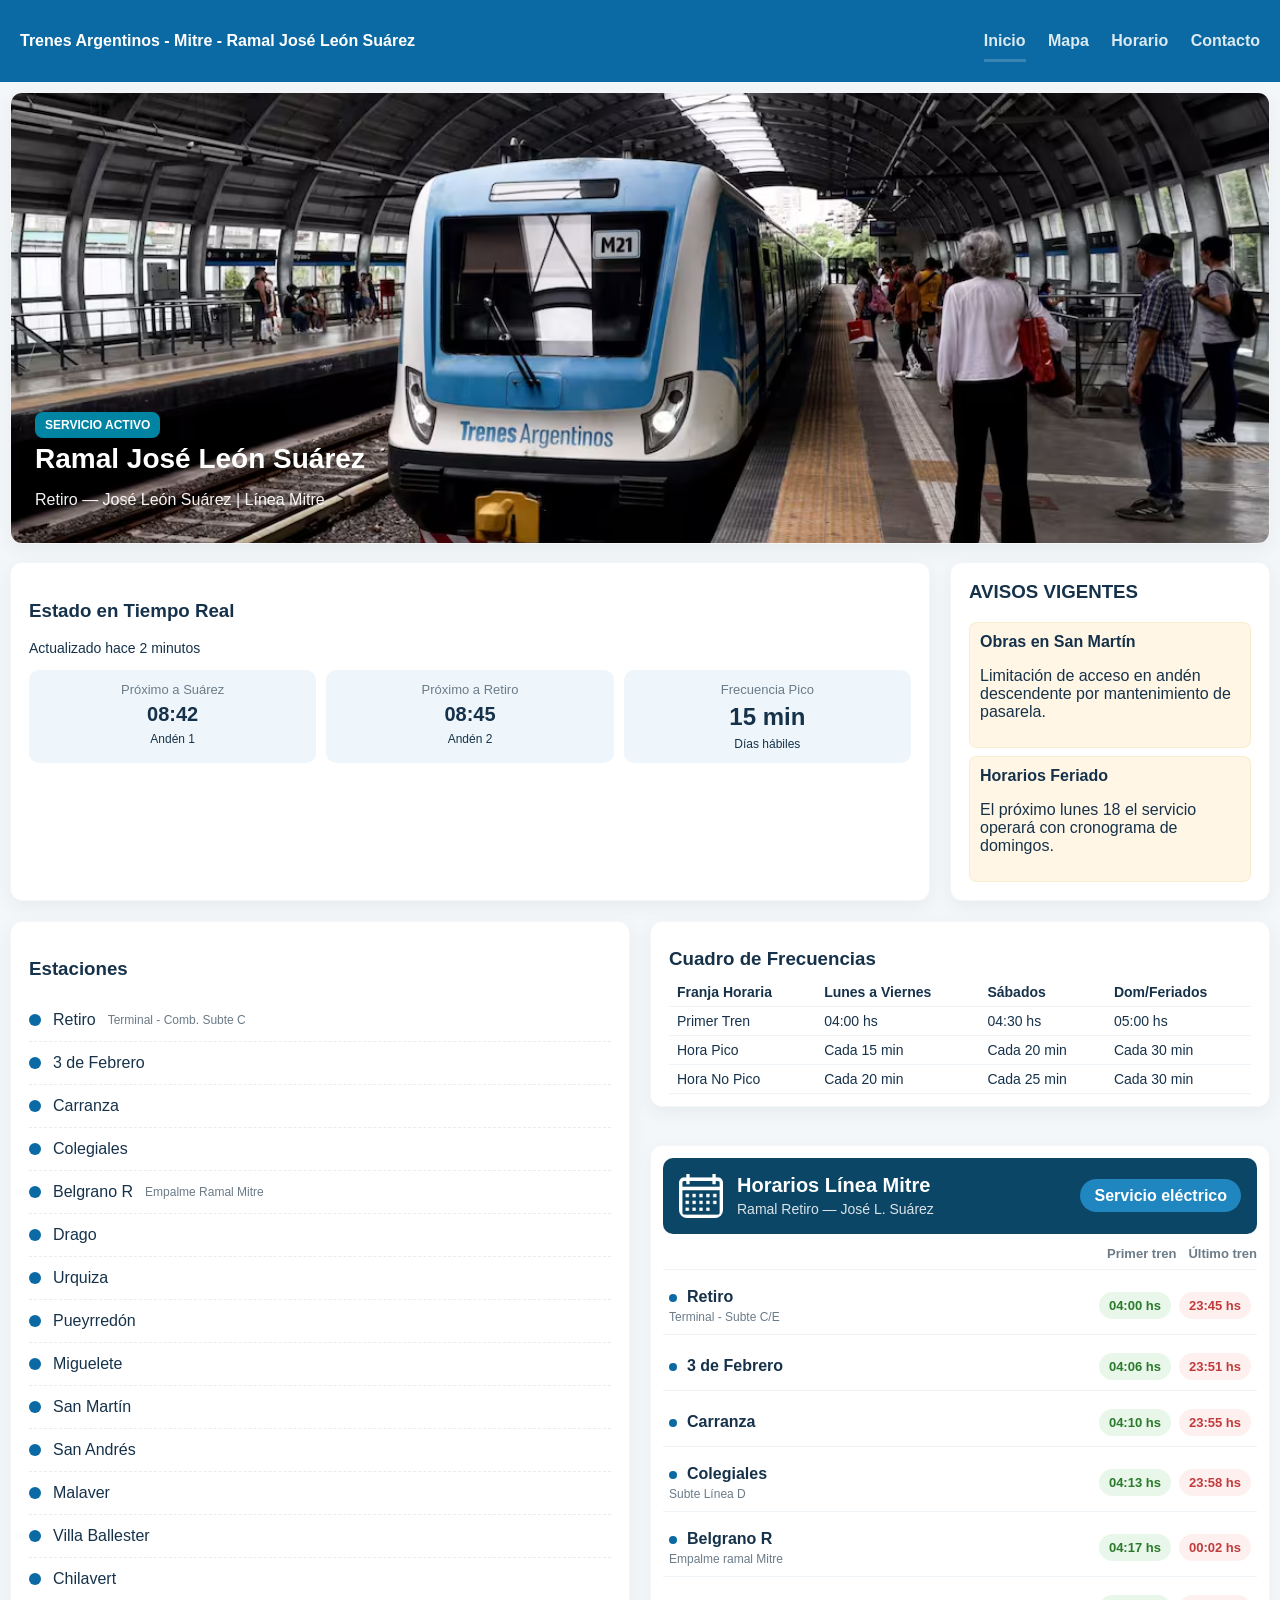
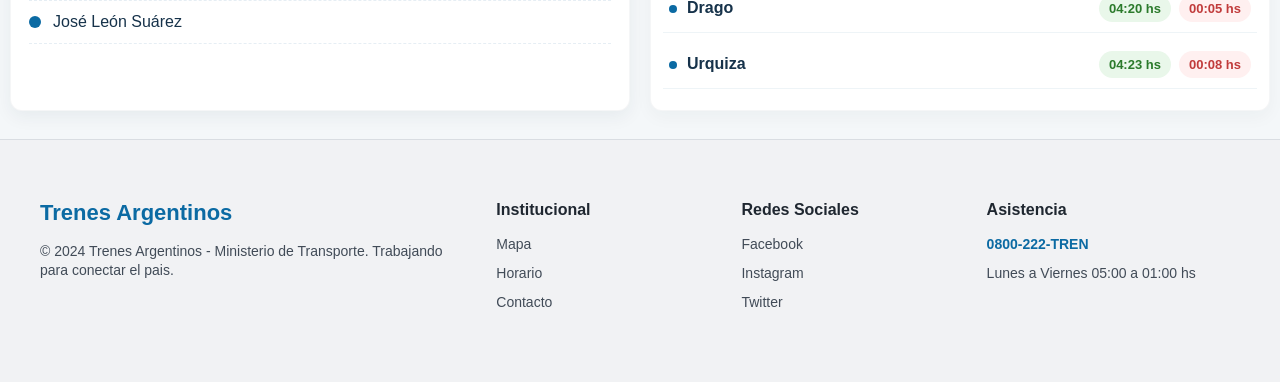
==== index.html @ b5a8f158 "Add files via upload" ====
<!DOCTYPE html>
<html lang="es">
<head>
        <meta charset="UTF-8">
        <meta name="viewport" content="width=device-width, initial-scale=1.0">
        <title>Línea Mitre — Portal</title>
        <link rel="stylesheet" href="estilos_index.css">
        
        </head>
<body>
    <div class="barra-superior">
        <div class="contenedor">
            <div class="marca">Trenes Argentinos - Mitre - Ramal José León Suárez</div>
            <nav class="navegacion-superior">
                <a class="active">Inicio</a>
                <a href="mapa.html">Mapa</a>
                <a href="horario.html">Horario</a>
                <a href="index.html">Contacto</a>
            </nav>
        </div>
    </div>


        <main class="principal">
            <section class="destacado tarjeta">
                <img class="imagen-destacada" src="imagenes/Tren_mitre.jpg" alt="Tren Mitre">
                <div class="superposicion-destacada">
                    <span class="insignia">SERVICIO ACTIVO</span>
                    <h1>Ramal José León Suárez</h1>
                    <p class="subtitulo">Retiro — José León Suárez | Línea Mitre</p>
                </div>
            </section>

            <section class="cuadricula-superior">
                <div class="tarjeta estado">
                    <h3>Estado en Tiempo Real</h3>
                    <p class="muted">Actualizado hace 2 minutos</p>
                    <div class="tarjetas-estado">
                        <div class="tarjeta-pequena">
                            <div class="etiqueta">Próximo a Suárez</div>
                            <div class="hora">08:42</div>
                            <div class="meta">Andén 1</div>
                        </div>
                        <div class="tarjeta-pequena">
                            <div class="etiqueta">Próximo a Retiro</div>
                            <div class="hora">08:45</div>
                            <div class="meta">Andén 2</div>
                        </div>
                        <div class="tarjeta-pequena">
                            <div class="etiqueta">Frecuencia Pico</div>
                            <div class="hora grande">15 min</div>
                            <div class="meta">Días hábiles</div>
                        </div>
                    </div>
                </div>

                <aside class="tarjeta avisos">
                    <h3>AVISOS VIGENTES</h3>
                    <div class="aviso">
                        <strong>Obras en San Martín</strong>
                        <p>Limitación de acceso en andén descendente por mantenimiento de pasarela.</p>
                    </div>
                    <div class="aviso">
                        <strong>Horarios Feriado</strong>
                        <p>El próximo lunes 18 el servicio operará con cronograma de domingos.</p>
                    </div>
                </aside>
            </section>

            <section class="cuadricula-inferior">
                <div class="tarjeta estaciones">
                    <h3>Estaciones</h3>
                    <ul class="lista-estaciones">
                        <li><span class="punto"></span>Retiro <small>Terminal - Comb. Subte C</small></li>
                        <li><span class="punto"></span>3 de Febrero</li>
                        <li><span class="punto"></span>Carranza</li>
                        <li><span class="punto"></span>Colegiales</li>
                        <li><span class="punto"></span>Belgrano R <small>Empalme Ramal Mitre</small></li>
                        <li><span class="punto"></span>Drago</li>
                        <li><span class="punto"></span>Urquiza</li>
                        <li><span class="punto"></span>Pueyrredón</li>
                        <li><span class="punto"></span>Miguelete</li>
                        <li><span class="punto"></span>San Martín</li>
                        <li><span class="punto"></span>San Andrés</li>
                        <li><span class="punto"></span>Malaver</li>
                        <li><span class="punto"></span>Villa Ballester</li>
                        <li><span class="punto"></span>Chilavert</li>
                        <li><span class="punto"></span>José León Suárez</li>
                    </ul>
                </div>

                <div class="tarjeta horarios-detallados">
                <div class="cabecera-horarios">
                    <div class="cabecera-left">
                        <img class="icono-horario" src="imagenes/calendario.png" alt="Calendario">
                        <div class="cabecera-texto">
                            <h3>Horarios Línea Mitre</h3>
                            <p class="subtitulo-pequeno">Ramal Retiro — José L. Suárez</p>
                        </div>
                    </div>
                    <div class="cabecera-right">
                        <span class="pill servicio">Servicio eléctrico</span>
                    </div>
                </div>
                <div class="titulos-horarios">
                    <div></div>
                    <div class="titulos-derecha">
                        <span class="titulo-pequenio">Primer tren</span>
                        <span class="titulo-pequenio">Último tren</span>
                    </div>
                </div>
                <div class="lista-horarios">
                    <div class="item">
                        <div class="estacion"><span class="punto pequeño"></span>Retiro <small>Terminal - Subte C/E</small></div>
                        <div class="horarios"><span class="badge primer">04:00 hs</span><span class="badge ultimo">23:45 hs</span></div>
                    </div>
                    <div class="item">
                        <div class="estacion"><span class="punto pequeño"></span>3 de Febrero</div>
                        <div class="horarios"><span class="badge primer">04:06 hs</span><span class="badge ultimo">23:51 hs</span></div>
                    </div>
                    <div class="item">
                        <div class="estacion"><span class="punto pequeño"></span>Carranza</div>
                        <div class="horarios"><span class="badge primer">04:10 hs</span><span class="badge ultimo">23:55 hs</span></div>
                    </div>
                    <div class="item">
                        <div class="estacion"><span class="punto pequeño"></span>Colegiales <small>Subte Línea D</small></div>
                        <div class="horarios"><span class="badge primer">04:13 hs</span><span class="badge ultimo">23:58 hs</span></div>
                    </div>
                    <div class="item">
                        <div class="estacion"><span class="punto pequeño"></span>Belgrano R <small>Empalme ramal Mitre</small></div>
                        <div class="horarios"><span class="badge primer">04:17 hs</span><span class="badge ultimo">00:02 hs</span></div>
                    </div>
                    <div class="item">
                        <div class="estacion"><span class="punto pequeño"></span>Drago</div>
                        <div class="horarios"><span class="badge primer">04:20 hs</span><span class="badge ultimo">00:05 hs</span></div>
                    </div>
                    <div class="item">
                        <div class="estacion"><span class="punto pequeño"></span>Urquiza</div>
                        <div class="horarios"><span class="badge primer">04:23 hs</span><span class="badge ultimo">00:08 hs</span></div>
                    </div>
                    <div class="item">
                        <div class="estacion"><span class="punto pequeño"></span>Pueyrredón</div>
                        <div class="horarios"><span class="badge primer">04:26 hs</span><span class="badge ultimo">00:11 hs</span></div>
                    </div>
                    <div class="item">
                        <div class="estacion"><span class="punto pequeño"></span>Miguelete</div>
                        <div class="horarios"><span class="badge primer">04:29 hs</span><span class="badge ultimo">00:14 hs</span></div>
                    </div>
                    <div class="item">
                        <div class="estacion"><span class="punto pequeño"></span>San Martín</div>
                        <div class="horarios"><span class="badge primer">04:32 hs</span><span class="badge ultimo">00:17 hs</span></div>
                    </div>
                    <div class="item">
                        <div class="estacion"><span class="punto pequeño"></span>San Andrés</div>
                        <div class="horarios"><span class="badge primer">04:36 hs</span><span class="badge ultimo">00:21 hs</span></div>
                    </div>
                    <div class="item">
                        <div class="estacion"><span class="punto pequeño"></span>Malaver</div>
                        <div class="horarios"><span class="badge primer">04:39 hs</span><span class="badge ultimo">00:24 hs</span></div>
                    </div>
                    <div class="item">
                        <div class="estacion"><span class="punto pequeño"></span>Villa Ballester</div>
                        <div class="horarios"><span class="badge primer">04:43 hs</span><span class="badge ultimo">00:28 hs</span></div>
                    </div>
                    <div class="item">
                        <div class="estacion"><span class="punto pequeño"></span>Chilavert</div>
                        <div class="horarios"><span class="badge primer">04:47 hs</span><span class="badge ultimo">00:32 hs</span></div>
                    </div>
                    <div class="item">
                        <div class="estacion"><span class="punto pequeño"></span>José L. Suárez <small>Terminal</small></div>
                        <div class="horarios"><span class="badge primer">04:52 hs</span><span class="badge ultimo">00:37 hs</span></div>
                    </div>
                </div>
            </div>

                <div class="tarjeta frecuencias">
                    <h3>Cuadro de Frecuencias</h3>
                    <table>
                        <thead>
                            <tr><th>Franja Horaria</th><th>Lunes a Viernes</th><th>Sábados</th><th>Dom/Feriados</th></tr>
                        </thead>
                        <tbody>
                            <tr><td>Primer Tren</td><td>04:00 hs</td><td>04:30 hs</td><td>05:00 hs</td></tr>
                            <tr><td>Hora Pico</td><td>Cada 15 min</td><td>Cada 20 min</td><td>Cada 30 min</td></tr>
                            <tr><td>Hora No Pico</td><td>Cada 20 min</td><td>Cada 25 min</td><td>Cada 30 min</td></tr>
                        </tbody>
                    </table>
                </div>
            </section>
        </main>
    </div>

    <footer class="pie-sitio">
        <div class="contenedor pie-contenido">
            <section class="pie-bloque pie-marca">
                <h3>Trenes Argentinos</h3>
                <p>© 2024 Trenes Argentinos - Ministerio de Transporte. Trabajando para conectar el pais.</p>
            </section>

            <section class="pie-bloque">
                <h4>Institucional</h4>
                <a href="#">Mapa</a>
                <a href="#">Horario</a>
                <a href="#">Contacto</a>
            </section>

            <section class="pie-bloque">
                <h4>Redes Sociales</h4>
                <a href="https://www.facebook.com/trenesargentinosop/?locale=es_LA" target="_blank" rel="noopener noreferrer">Facebook</a>
                <a href="https://www.instagram.com/trenesargentinos/" target="_blank" rel="noopener noreferrer">Instagram</a>
                <a href="https://twitter.com/trenesargentinos" target="_blank" rel="noopener noreferrer">Twitter</a>
            </section>

            <section class="pie-bloque">
                <h4>Asistencia</h4>
                <a class="telefono" href="tel:08002228736">0800-222-TREN</a>
                <p>Lunes a Viernes 05:00 a 01:00 hs</p>
            </section>
        </div>
    </footer>

</body>
</html>
---- estilos_index.css ----
.html, body {
	height: 100%;
}



html, body {
	height: 100%;
}

body {
	font-family: libre franklin, sans-serif;
	margin: 0;
	background: #f4f7f9;
	color: #16324a;
}

img {
	display: block;
	border-radius: 14px;
}

.contenedor {
	max-width: 1200px;
	margin: 0 auto;
	padding: 20px;
}

.barra-superior {
	background: #0b6aa3;
	color: #fff;
}

.barra-superior .contenedor {
	display: flex;
	align-items: center;
	justify-content: space-between;
	max-width: 1400px;
}

.marca {
	font-weight: 700;
	padding: 12px 0;
}

.navegacion-superior a {
	color: rgba(255, 255, 255, 0.9);
	margin-left: 18px;
	text-decoration: none;
	font-weight: 600;
	opacity: 0.95;
}

.navegacion-superior a.active {
	border-bottom: 3px solid rgba(255, 255, 255, 0.2);
	padding-bottom: 10px;
}

.aplicacion {
	display: grid;
	grid-template-columns: 260px 1fr;
	gap: 24px;
	padding-top: 18px;
}

.barra-lateral {
	background: transparent;
	padding: 8px 0;
}

.linea {
	color: var(--primary);
	margin: 8px 0 16px 8px;
}

.menu {
	list-style: none;
	padding: 0;
	margin: 0;
}

.elemento-menu {
	background: #fff;
	border: 2px dashed #dfe9ef;
	padding: 14px;
	border-radius: 10px;
	margin: 10px 0;
	display: flex;
	align-items: center;
	gap: 8px;
	color: #234a63;
}

.elemento-menu.activo {
	background: #1e9ed9;
	color: #fff;
	border-style: solid;
	box-shadow: 0 4px 10px rgba(16, 82, 120, 0.06);
}

.elemento-menu.alertas {
	display: flex;
	align-items: center;
}

.principal {
	min-height: 400px;
	margin: 10px;
}

.tarjeta {
	background: #ffffff;
	border-radius: 12px;
	padding: 18px;
	box-shadow: 0 6px 18px rgba(19, 45, 60, 0.06);
	border: 1px solid rgba(10, 33, 49, 0.04);
}

/* Ajustes para hacer el cuadro de frecuencias más compacto */
.tarjeta.frecuencias {
	padding: 12px 18px;
	overflow: hidden;
	max-height: none;
}

.tarjeta.frecuencias table {
	margin-top: 6px;
}

.tarjeta.frecuencias th,
.tarjeta.frecuencias td {
	padding: 6px 8px;
	font-size: 14px;
}

/* Asegurar separación visual y que la tarjeta de horarios quede claramente debajo */
.horarios-detallados {
	margin-top: 22px;
}

.destacado {
	position: relative;
	padding: 0;
	overflow: hidden;
}

.imagen-destacada {
	height: 450px;
	width: 104%;
	max-width: none;
	margin-left: -2%;
	object-fit: cover;
}

.superposicion-destacada {
	position: absolute;
	left: 24px;
	bottom: 18px;
	color: #fff;
}

.destacado .insignia {
	background: rgba(0, 140, 170, 0.95);
	padding: 6px 10px;
	border-radius: 8px;
	font-weight: 700;
	font-size: 12px;
}

.destacado h1 {
	margin: 10px 0 4px;
	font-size: 28px;
	text-shadow: 0 4px 14px rgba(0, 0, 0, 0.25);
}

.destacado .subtitulo {
	opacity: 0.95;
}

.cuadricula-superior {
	display: grid;
	grid-template-columns: 1fr 320px;
	gap: 20px;
	margin-top: 18px;
}

.estado .muted {
	color: var(--muted);
	font-size: 14px;
}

.tarjetas-estado {
	display: flex;
	gap: 10px;
	margin-top: 12px;
}

.tarjeta-pequena {
	background: #eef6fb;
	padding: 12px;
	border-radius: 10px;
	flex: 1;
	text-align: center;
}

.tarjeta-pequena .etiqueta {
	font-size: 13px;
	color: #6b7b88;
}

.tarjeta-pequena .hora {
	font-size: 20px;
	font-weight: 700;
	margin-top: 6px;
}

.tarjeta-pequena .hora.grande {
	font-size: 24px;
}

.tarjeta-pequena .meta {
	font-size: 12px;
	color: var(--muted);
	margin-top: 6px;
}

.avisos h3 {
	margin-top: 0;
}

.aviso {
	background: #fff6e6;
	padding: 10px;
	border-radius: 8px;
	margin-top: 8px;
	border: 1px solid rgba(200, 160, 50, 0.12);
}

.cuadricula-inferior {
	display: grid;
	grid-template-columns: 1fr 1fr;
	gap: 20px;
	margin-top: 20px;
}

.cuadricula-inferior .estaciones {
	grid-column: 1;
	grid-row: 1 / span 2;
}

.cuadricula-inferior .frecuencias {
	grid-column: 2;
	grid-row: 1;
}

.cuadricula-inferior .horarios-detallados {
	grid-column: 2;
	grid-row: 2;
}

.lista-estaciones {
	list-style: none;
	padding: 0;
	margin: 0;
}

.lista-estaciones li {
	padding: 12px 0;
	border-bottom: 1px dashed #e6eef4;
	display: flex;
	align-items: center;
	gap: 12px;
}

.lista-estaciones small {
	display: block;
	color: #6b7b88;
	font-size: 12px;
}

.punto {
	width: 12px;
	height: 12px;
	border-radius: 50%;
	background: #0b6aa3;
	display: inline-block;
}

table {
	width: 100%;
	border-collapse: collapse;
	margin-top: 10px;
}

.horarios-detallados {
	margin-top: 18px;
	padding: 12px;
	background: #ffffff;
	border-radius: 12px;
	box-shadow: 0 6px 18px rgba(19, 45, 60, 0.04);
}

/* Separación específica para títulos dentro de la tarjeta de horarios
   (ej. 'Primer' y 'Último' tren) */
.horarios-detallados h3,
.frecuencias h3 {
    margin-top: 14px;
    margin-bottom: 8px;
}

.tabla-horarios th, .tabla-horarios td {
	padding: 10px 12px;
	text-align: left;
	border-bottom: 1px solid #eef4f7;
}

.tabla-horarios th {
	color: #6b7b88;
	font-weight: 700;
	font-size: 12px;
	text-transform: uppercase;
	letter-spacing: 0.6px;
}

.badge {
	display: inline-block;
	padding: 6px 10px;
	border-radius: 20px;
	font-weight: 700;
	font-size: 13px;
}

.badge.primer {
	background: #e9f7ea;
	color: #2b7a2b;
}

.badge.ultimo {
	background: #fff0f0;
	color: #c13b3b;
}

.punto.pequeño {
	width: 8px;
	height: 8px;
	display: inline-block;
	border-radius: 50%;
	background: #0b6aa3;
	margin-right: 10px;
}

.lista-horarios {
	display: flex;
	flex-direction: column;
	gap: 8px;
	margin-top: 8px;
	max-height: 420px;
	overflow: auto;
}

/* Encabezado pequeño para los títulos de primer/último tren */
.titulos-horarios {
	display: flex;
	justify-content: space-between;
	align-items: center;
	padding-bottom: 8px;
	border-bottom: 1px solid #eef4f7;
	margin-bottom: 8px;
}
.titulos-horarios .titulos-derecha {
	display: flex;
	gap: 12px;
	align-items: center;
}
.titulo-pequenio {
	font-size: 13px;
	color: #6b7b88;
	font-weight: 700;
}
.cabecera-horarios {
	display: flex;
	justify-content: space-between;
	align-items: center;
	background: #0b4666;
	color: #ffffff;
	padding: 16px;
	border-radius: 10px;
	margin-bottom: 12px;
}
.cabecera-left {
	display: flex;
	align-items: center;
	gap: 14px;
}
.icono-horario {
	width: 44px;
	height: 44px;
	border-radius: 8px;
	display: block;
	object-fit: cover;
}
.cabecera-texto h3 {
	margin: 0;
	font-size: 20px;
}
.subtitulo-pequeno {
	margin: 4px 0 0;
	opacity: 0.95;
	color: rgba(255,255,255,0.9);
	font-size: 14px;
}
.pill.servicio {
	background: #1f86c0;
	padding: 8px 14px;
	border-radius: 999px;
	font-weight: 700;
	color: #fff;
}

.lista-horarios .item {
	display: flex;
	align-items: center;
	justify-content: space-between;
	padding: 10px 6px;
	border-bottom: 1px solid #eef4f7;
}

.lista-horarios .estacion {
	font-weight: 700;
}

.lista-horarios .estacion small {
	display: block;
	font-weight: 400;
	color: #6b7b88;
	font-size: 12px;
	margin-top: 4px;
}

.lista-horarios .horarios {
	display: flex;
	gap: 8px;
	align-items: center;
}

th, td {
	padding: 10px;
	text-align: left;
	border-bottom: 1px solid #eef4f7;
}

th {
	color: var(--primary);
	font-weight: 700;
}

@media (max-width: 900px) {
	.aplicacion {
		grid-template-columns: 1fr;
		padding: 12px;
	}

	.cuadricula-superior {
		grid-template-columns: 1fr;
	}

	.cuadricula-inferior {
		grid-template-columns: 1fr;
	}

	.cuadricula-inferior .estaciones,
	.cuadricula-inferior .frecuencias,
	.cuadricula-inferior .horarios-detallados {
		grid-column: auto;
		grid-row: auto;
	}

	.imagen-destacada {
		height: 180px;
	}

	.navegacion-superior {
		display: none;
	}
}

/* Hover effects: visual feedback for pointers */
.navegacion-superior a:hover {
	text-decoration: underline;
	opacity: 1;
}

.tarjeta, .tarjeta-pequena, .lista-horarios .item, .lista-estaciones li, .badge {
	transition: transform 180ms ease, box-shadow 180ms ease, background-color 180ms ease, opacity 160ms ease;
}

.tarjeta:not(.destacado):not(.horarios-detallados):hover {
	transform: translateY(-6px);
	box-shadow: 0 12px 30px rgba(19, 45, 60, 0.12);
}

.tarjeta-pequena:hover {
	transform: translateY(-4px);
	box-shadow: 0 8px 20px rgba(19, 45, 60, 0.08);
}

.lista-horarios .item:hover {
	background: #f7fbfd;
}

.lista-estaciones li:hover {
	background: #fbfeff;
}

.badge:hover {
	transform: translateY(-2px);
	box-shadow: 0 6px 14px rgba(16, 82, 120, 0.06);
}



.pie-sitio {
	margin-top: 28px;
	padding: 40px 0;
	background: #f1f2f4;
	border-top: 1px solid #d9dde2;
}

.pie-contenido {
	display: grid;
	grid-template-columns: 2fr 1fr 1fr 1.2fr;
	gap: 34px;
	align-items: start;
}

.pie-bloque h3,
.pie-bloque h4 {
	margin: 0 0 16px;
	line-height: 1.2;
}

.pie-marca h3 {
	font-size: 22px;
	font-weight: 700;
	color: #0b6aa3;
}

.pie-bloque h4 {
	font-size: 16px;
	font-weight: 700;
	color: #1f2730;
}

.pie-bloque p,
.pie-bloque a {
	display: block;
	margin: 0 0 10px;
	font-size: 14px;
	line-height: 1.35;
	color: #414b57;
	text-decoration: none;
}

.pie-bloque a:hover {
	text-decoration: underline;
}

.pie-bloque .telefono {
	font-weight: 700;
	color: #0b6aa3;
}

@media (max-width: 1200px) {
	.pie-marca h3 {
		font-size: 20px;
	}

	.pie-bloque h4 {
		font-size: 15px;
	}

	.pie-bloque p,
	.pie-bloque a {
		font-size: 13px;
	}
}

@media (max-width: 900px) {
	.pie-sitio {
		padding: 28px 0;
	}

	.pie-contenido {
		grid-template-columns: 1fr;
		gap: 20px;
	}

	.pie-marca h3 {
		font-size: 20px;
	}

	.pie-bloque h4 {
		font-size: 16px;
	}

	.pie-bloque p,
	.pie-bloque a {
		font-size: 14px;
	}
}
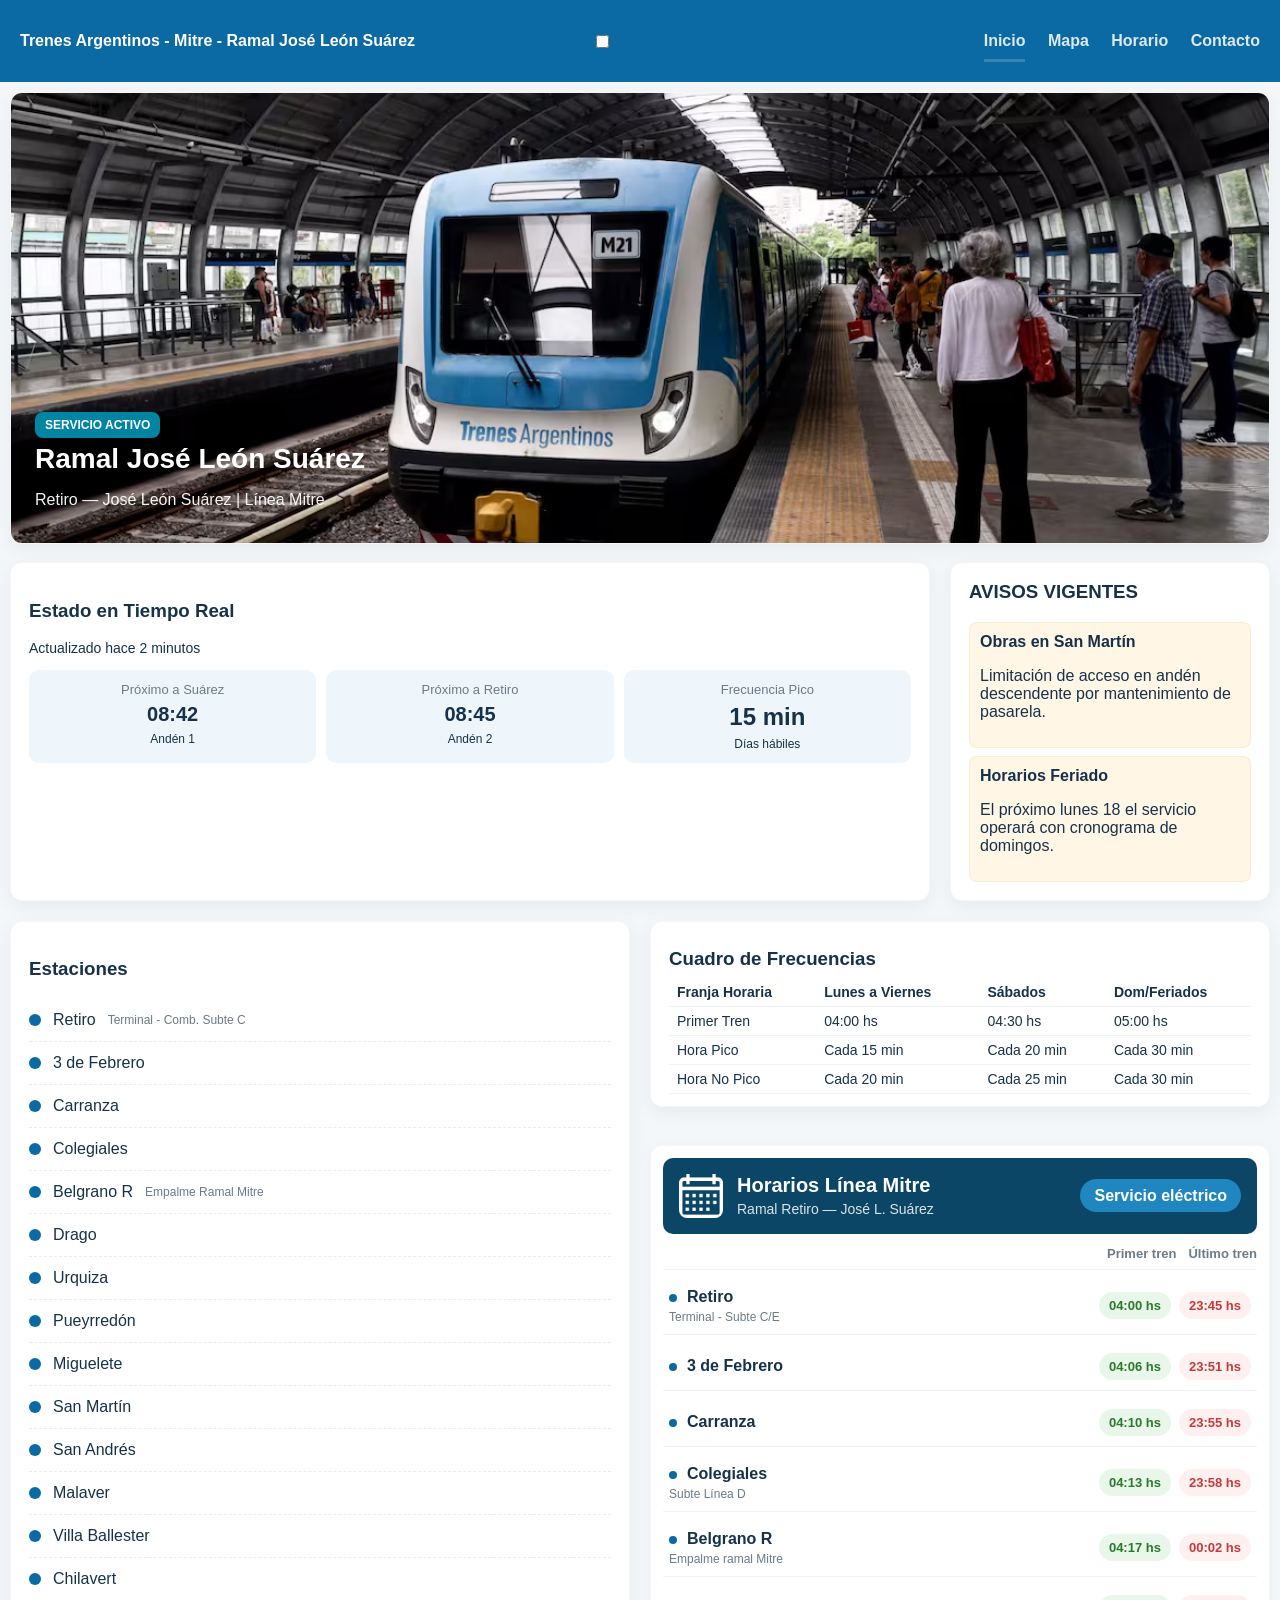
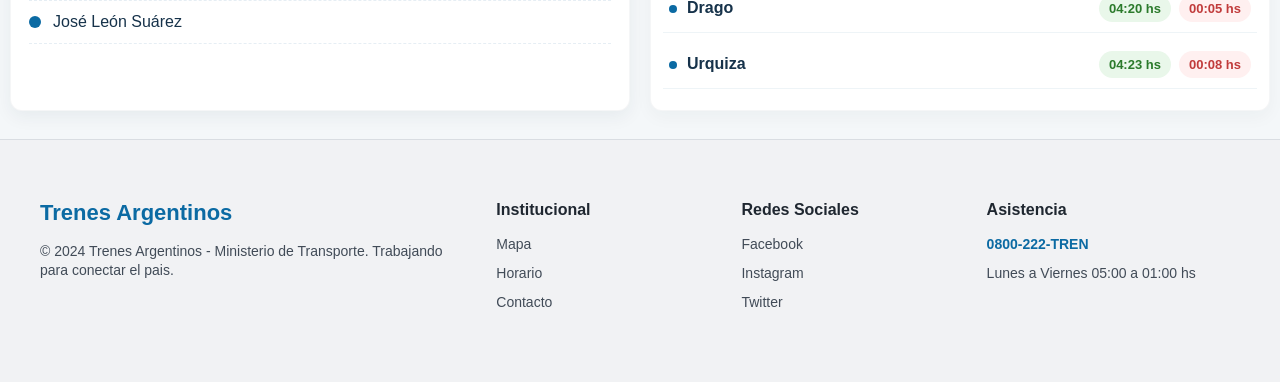
==== commit 7af287a4: "agregado de menu hamburguesa" ====
--- a/index.html
+++ b/index.html
@@ -11,11 +11,17 @@
     <div class="barra-superior">
         <div class="contenedor">
             <div class="marca">Trenes Argentinos - Mitre - Ramal José León Suárez</div>
-            <nav class="navegacion-superior">
-                <a class="active">Inicio</a>
+            <input class="menu-toggle" type="checkbox" id="menu-toggle">
+            <label class="menu-hamburguesa" for="menu-toggle" aria-label="Abrir menú">
+                <span></span>
+                <span></span>
+                <span></span>
+            </label>
+            <nav class="navegacion-superior" id="navegacion-principal">
+                <a href="index.html" class="active">Inicio</a>
                 <a href="mapa.html">Mapa</a>
                 <a href="horario.html">Horario</a>
-                <a href="index.html">Contacto</a>
+                <a href="contacto.html">Contacto</a>
             </nav>
         </div>
     </div>
@@ -199,9 +205,9 @@
 
             <section class="pie-bloque">
                 <h4>Institucional</h4>
-                <a href="#">Mapa</a>
-                <a href="#">Horario</a>
-                <a href="#">Contacto</a>
+                <a href="mapa.html">Mapa</a>
+                <a href="horario.html">Horario</a>
+                <a href="contacto.html">Contacto</a>
             </section>
 
             <section class="pie-bloque">
--- a/estilos_index.css
+++ b/estilos_index.css
@@ -117,7 +117,6 @@
 	border: 1px solid rgba(10, 33, 49, 0.04);
 }
 
-/* Ajustes para hacer el cuadro de frecuencias más compacto */
 .tarjeta.frecuencias {
 	padding: 12px 18px;
 	overflow: hidden;
@@ -134,7 +133,7 @@
 	font-size: 14px;
 }
 
-/* Asegurar separación visual y que la tarjeta de horarios quede claramente debajo */
+
 .horarios-detallados {
 	margin-top: 22px;
 }
@@ -301,8 +300,6 @@
 	box-shadow: 0 6px 18px rgba(19, 45, 60, 0.04);
 }
 
-/* Separación específica para títulos dentro de la tarjeta de horarios
-   (ej. 'Primer' y 'Último' tren) */
 .horarios-detallados h3,
 .frecuencias h3 {
     margin-top: 14px;
@@ -359,7 +356,6 @@
 	overflow: auto;
 }
 
-/* Encabezado pequeño para los títulos de primer/último tren */
 .titulos-horarios {
 	display: flex;
 	justify-content: space-between;
@@ -456,6 +452,87 @@
 }
 
 @media (max-width: 900px) {
+	.barra-superior .contenedor {
+		flex-direction: column;
+		align-items: flex-start;
+		gap: 8px;
+	}
+
+.menu-hamburguesa {
+	display: none;
+	background: transparent;
+	border: 1px solid rgba(255, 255, 255, 0.25);
+	border-radius: 10px;
+	padding: 8px;
+	cursor: pointer;
+}
+
+.menu-hamburguesa span {
+	display: block;
+	width: 22px;
+	height: 2px;
+	background: #fff;
+	border-radius: 999px;
+	margin: 4px 0;
+}
+
+@media (max-width: 900px) {
+	.menu-hamburguesa {
+		display: inline-flex;
+		flex-direction: column;
+		justify-content: center;
+		align-items: center;
+		gap: 0;
+		margin-left: auto;
+	}
+
+	.navegacion-superior {
+		position: fixed;
+		top: 0;
+		left: 0;
+		width: min(78vw, 280px);
+		height: 100vh;
+		padding: 80px 20px 20px;
+		margin: 0;
+		background: #0b6aa3;
+		display: flex;
+		flex-direction: column;
+		gap: 18px;
+		transform: translateX(-105%);
+		transition: transform 0.25s ease;
+		z-index: 1000;
+		box-shadow: 12px 0 30px rgba(0, 0, 0, 0.18);
+	}
+
+	.navegacion-superior.is-open {
+		transform: translateX(0);
+	}
+
+	.navegacion-superior a {
+		margin-left: 0;
+		padding-bottom: 0;
+		font-size: 16px;
+	}
+}
+
+.menu-toggle {
+	display: none;
+}
+
+
+@media (max-width: 600px) {
+	.pill.servicio {
+		display: none;
+	}
+}
+
+	.navegacion-superior {
+		display: flex;
+		flex-direction: column;
+		gap: 8px;
+		width: 100%;
+	}
+
 	.aplicacion {
 		grid-template-columns: 1fr;
 		padding: 12px;
@@ -478,14 +555,22 @@
 
 	.imagen-destacada {
 		height: 180px;
-	}
-
-	.navegacion-superior {
-		display: none;
-	}
-}
-
-/* Hover effects: visual feedback for pointers */
+		width: 100%;
+		margin-left: 0;
+		border-radius: 10px;
+	}
+	table {
+		display: block;
+		width: 100%;
+		overflow-x: auto;
+		-webkit-overflow-scrolling: touch;
+	}
+
+	.contenedor {
+		padding: 12px;
+	}
+}
+
 .navegacion-superior a:hover {
 	text-decoration: underline;
 	opacity: 1;
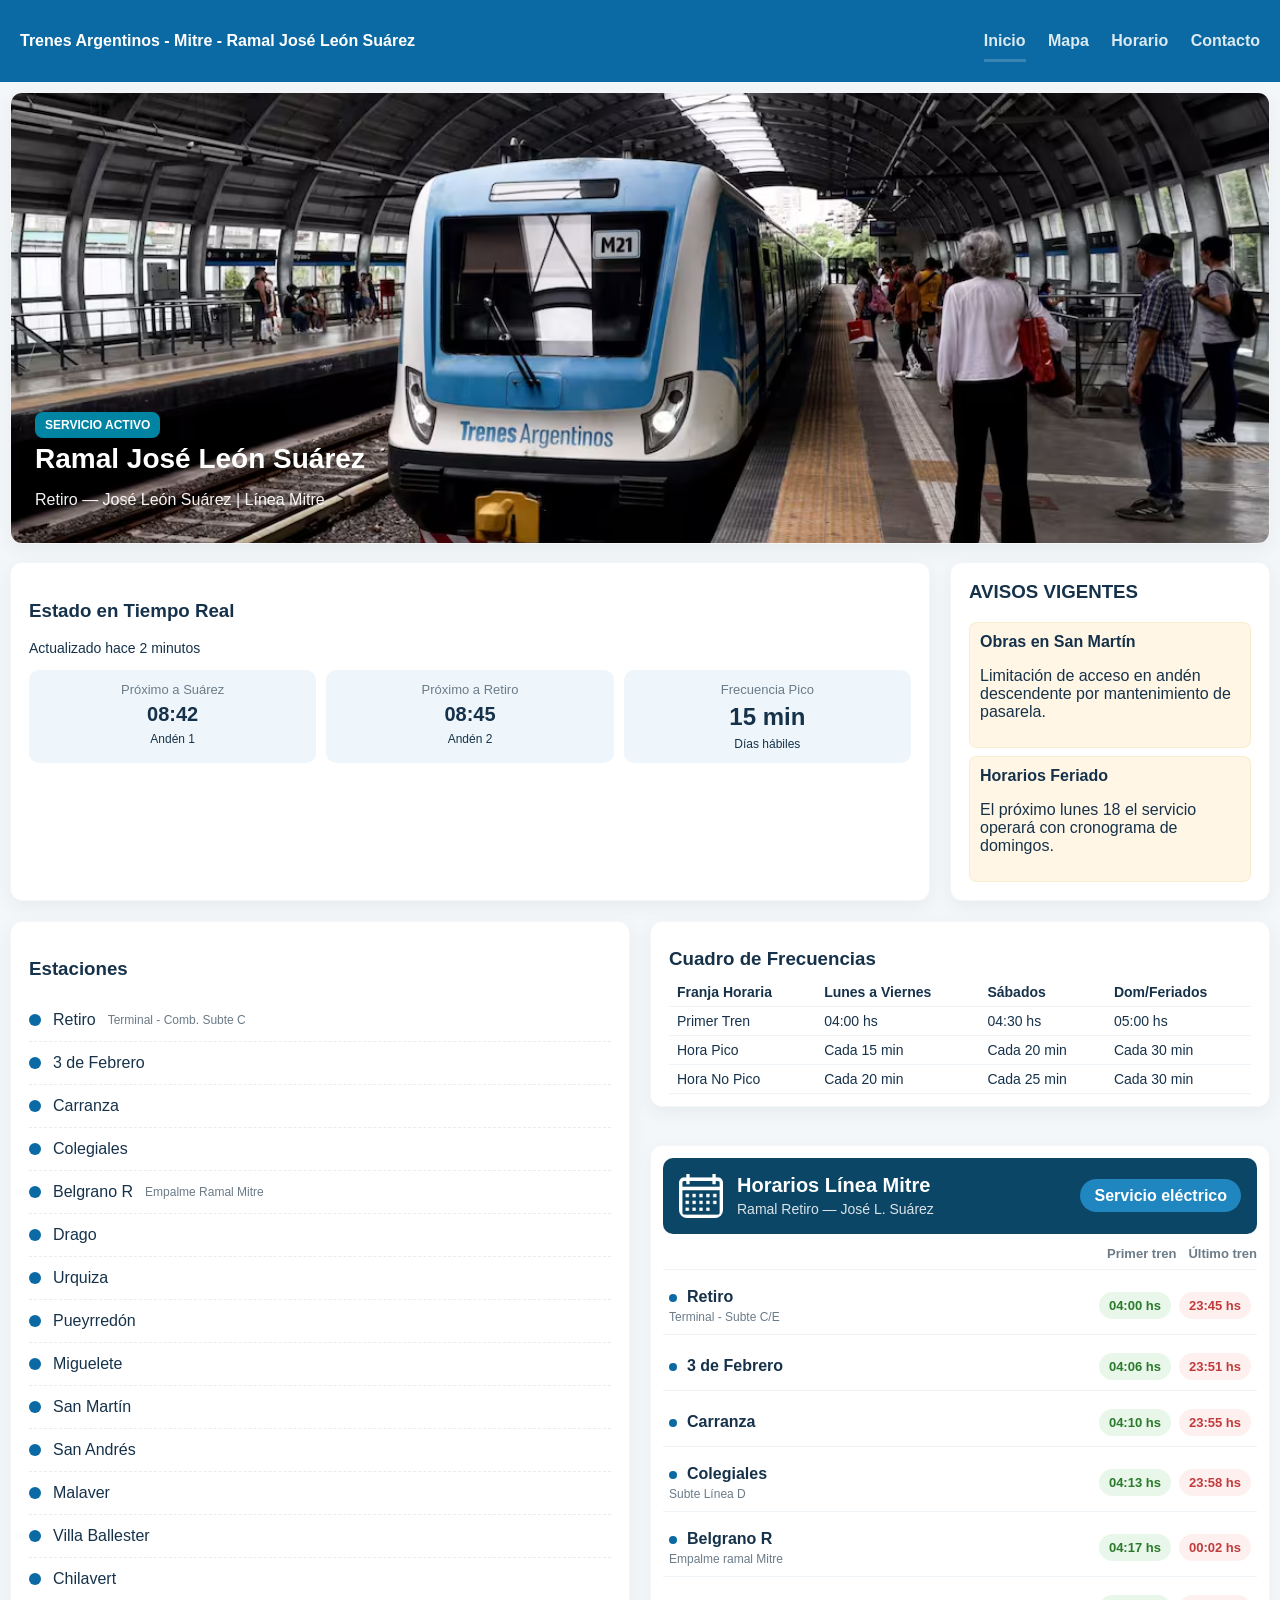
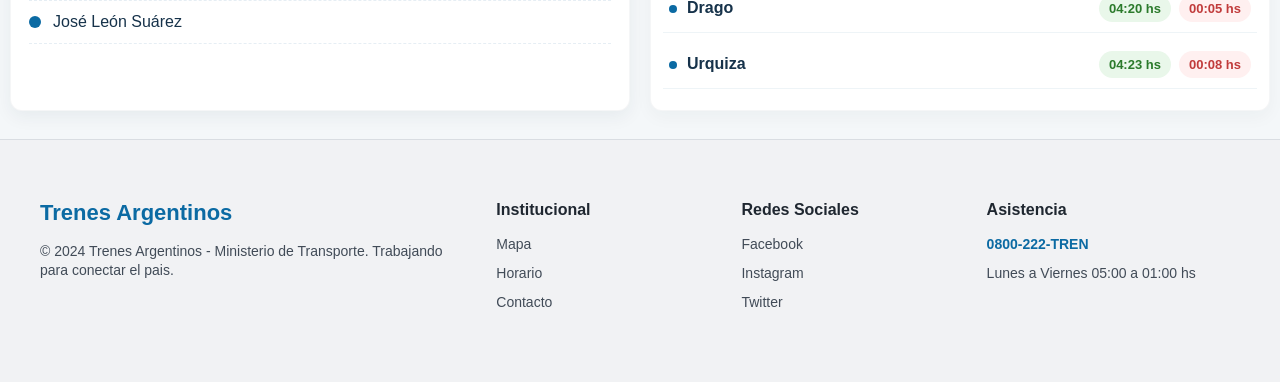
==== commit 7a9719ea: "sacado menu hamburguesa" ====
--- a/index.html
+++ b/index.html
@@ -11,13 +11,8 @@
     <div class="barra-superior">
         <div class="contenedor">
             <div class="marca">Trenes Argentinos - Mitre - Ramal José León Suárez</div>
-            <input class="menu-toggle" type="checkbox" id="menu-toggle">
-            <label class="menu-hamburguesa" for="menu-toggle" aria-label="Abrir menú">
-                <span></span>
-                <span></span>
-                <span></span>
-            </label>
-            <nav class="navegacion-superior" id="navegacion-principal">
+            <!-- menú hamburguesa eliminado: navegación visible por defecto -->
+            <nav class="navegacion-superior">
                 <a href="index.html" class="active">Inicio</a>
                 <a href="mapa.html">Mapa</a>
                 <a href="horario.html">Horario</a>
--- a/estilos_index.css
+++ b/estilos_index.css
@@ -477,35 +477,25 @@
 }
 
 @media (max-width: 900px) {
+	/* Navegación móvil: mostrar enlaces apilados sin menú hamburguesa */
 	.menu-hamburguesa {
-		display: inline-flex;
-		flex-direction: column;
-		justify-content: center;
-		align-items: center;
-		gap: 0;
-		margin-left: auto;
+		display: none;
 	}
 
 	.navegacion-superior {
-		position: fixed;
-		top: 0;
-		left: 0;
-		width: min(78vw, 280px);
-		height: 100vh;
-		padding: 80px 20px 20px;
+		position: static;
+		top: auto;
+		left: auto;
+		width: 100%;
+		height: auto;
+		padding: 0;
 		margin: 0;
-		background: #0b6aa3;
+		background: transparent;
 		display: flex;
 		flex-direction: column;
-		gap: 18px;
-		transform: translateX(-105%);
-		transition: transform 0.25s ease;
-		z-index: 1000;
-		box-shadow: 12px 0 30px rgba(0, 0, 0, 0.18);
-	}
-
-	.navegacion-superior.is-open {
-		transform: translateX(0);
+		gap: 12px;
+		transform: none;
+		box-shadow: none;
 	}
 
 	.navegacion-superior a {
@@ -518,6 +508,12 @@
 .menu-toggle {
 	display: none;
 }
+
+/* menú hamburger eliminado */
+
+
+
+/* menú hamburguesa eliminado - no quedan reglas activas */
 
 
 @media (max-width: 600px) {
